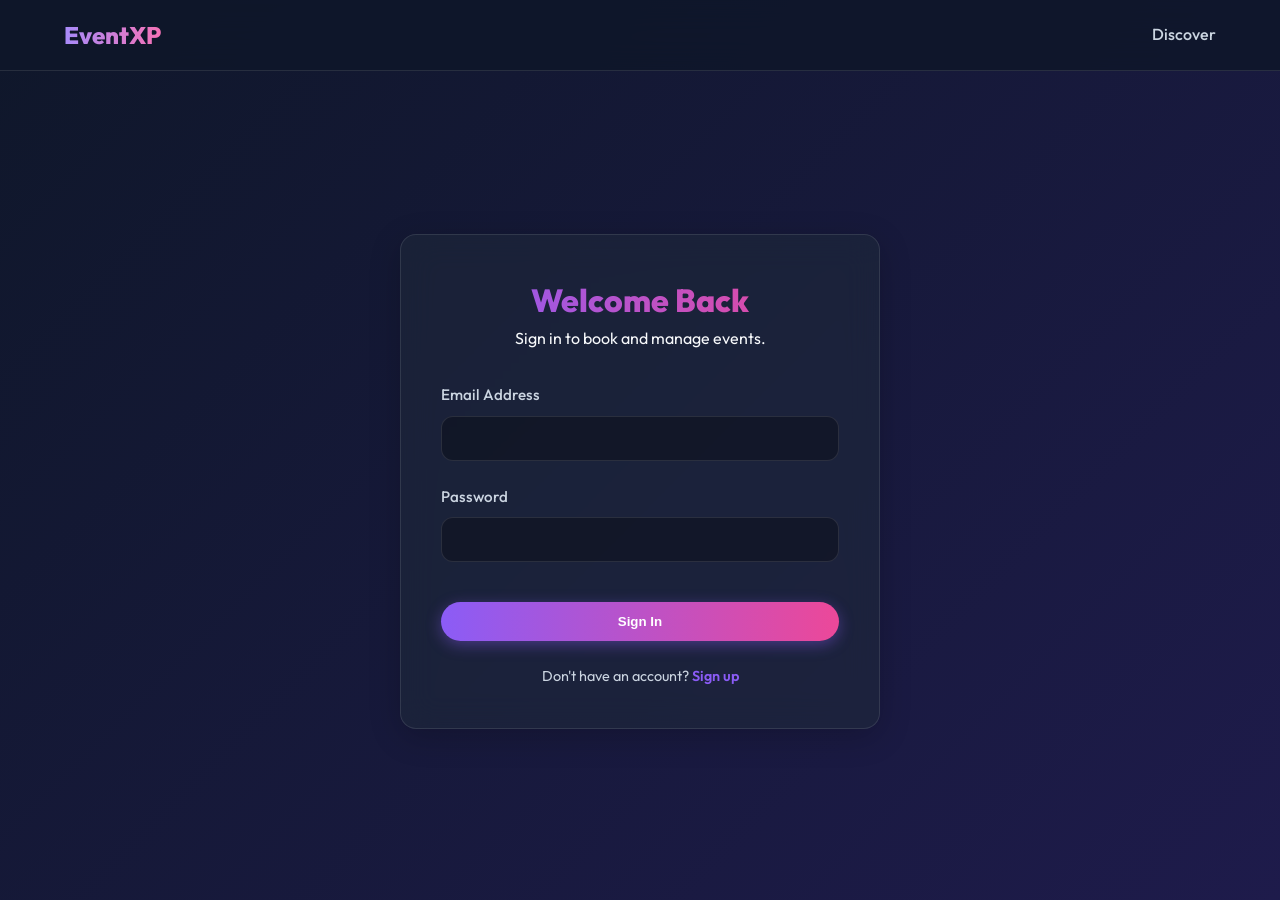
==== auth.html @ f3a72ab7 "Add client portal of eventslk into eventslk-org organization" ====
<!DOCTYPE html>
<html lang="en">
<head>
    <meta charset="UTF-8">
    <meta name="viewport" content="width=device-width, initial-scale=1.0">
    <title>Authentication | EventXP</title>
    <link href="https://fonts.googleapis.com/css2?family=Outfit:wght@300;400;500;600;800&display=swap" rel="stylesheet">
    <link rel="stylesheet" href="css/style.css?v=2">
    <style>
        .auth-wrapper {
            min-height: calc(100vh - 80px); /* estimate nav height */
            display: flex;
            align-items: center;
            justify-content: center;
            padding: 2rem;
        }
        
        .auth-card {
            width: 100%;
            max-width: 480px;
            padding: 2.5rem;
            position: relative;
            overflow: hidden;
        }

        .auth-header {
            text-align: center;
            margin-bottom: 2rem;
        }

        .auth-header h2 {
            font-size: 2rem;
            font-weight: 800;
            background: linear-gradient(to right, var(--primary), var(--secondary));
            -webkit-background-clip: text;
            -webkit-text-fill-color: transparent;
        }
        
        .toggle-text {
            text-align: center;
            margin-top: 1.5rem;
            color: var(--text-muted);
            font-size: 0.9rem;
        }

        .toggle-text a {
            color: var(--primary);
            font-weight: 600;
            text-decoration: none;
            cursor: pointer;
        }

        .hidden-form { display: none; }
        
        .half-grid {
            display: grid;
            grid-template-columns: 1fr 1fr;
            gap: 1rem;
        }
    </style>
</head>
<body>
    <nav class="navbar">
        <div class="container nav-container">
            <a href="index.html" class="logo">EventXP</a>
            <div class="nav-links">
                <a href="index.html" class="nav-link">Discover</a>
            </div>
        </div>
    </nav>

    <div class="auth-wrapper">
        <div class="glass-card auth-card">
            
            <!-- Alert -->
            <div id="alertBox" class="alert"></div>

            <!-- Login Form -->
            <div id="loginView">
                <div class="auth-header">
                    <h2>Welcome Back</h2>
                    <p class="text-muted">Sign in to book and manage events.</p>
                </div>
                <form id="loginForm">
                    <div class="form-group">
                        <label>Email Address</label>
                        <input type="email" id="loginEmail" class="form-control" required>
                    </div>
                    <div class="form-group">
                        <label>Password</label>
                        <input type="password" id="loginPass" class="form-control" required autocomplete="current-password">
                    </div>
                    <button type="submit" class="btn btn-primary" style="width: 100%; margin-top: 1rem;">Sign In</button>
                </form>
                <div class="toggle-text">
                    Don't have an account? <a onclick="toggleView('register')">Sign up</a>
                </div>
            </div>

            <!-- Register Form -->
            <div id="registerView" class="hidden-form">
                <div class="auth-header">
                    <h2>Join EventXP</h2>
                    <p class="text-muted">Create an account in seconds.</p>
                </div>
                <form id="registerForm">
                    <div class="half-grid">
                        <div class="form-group">
                            <label>First Name</label>
                            <input type="text" id="regFirstName" class="form-control" required>
                        </div>
                        <div class="form-group">
                            <label>Last Name</label>
                            <input type="text" id="regLastName" class="form-control" required>
                        </div>
                    </div>
                    <div class="form-group">
                        <label>Email Address</label>
                        <input type="email" id="regEmail" class="form-control" required>
                    </div>
                    <div class="form-group">
                        <label>Password</label>
                        <input type="password" id="regPass" class="form-control" required autocomplete="new-password">
                    </div>
                    <button type="submit" class="btn btn-primary" style="width: 100%; margin-top: 1rem;">Create Account</button>
                </form>
                <div class="toggle-text">
                    Already have an account? <a onclick="toggleView('login')">Sign in</a>
                </div>
            </div>

        </div>
    </div>

    <script src="env-config.js"></script>
    <script src="js/api.js?v=2"></script>
    <script>
        if (api.isAuthenticated()) {
            window.location.href = 'index.html';
        }

        // Handle URL parameters for default view
        const urlParams = new URLSearchParams(window.location.search);
        if (urlParams.get('mode') === 'register') {
            toggleView('register');
        }

        function toggleView(view) {
            document.getElementById('loginView').classList.toggle('hidden-form', view !== 'login');
            document.getElementById('registerView').classList.toggle('hidden-form', view !== 'register');
            document.getElementById('alertBox').style.display = 'none';
        }

        function showAlert(msg, isError = true) {
            const box = document.getElementById('alertBox');
            box.textContent = msg;
            box.className = 'alert ' + (isError ? 'alert-error' : 'alert-success');
            box.style.display = 'block';
        }

        // Handle Login
        document.getElementById('loginForm').addEventListener('submit', async (e) => {
            e.preventDefault();
            const btn = e.target.querySelector('button');
            btn.textContent = 'Signing in...';
            btn.disabled = true;
            
            try {
                await api.login(
                    document.getElementById('loginEmail').value,
                    document.getElementById('loginPass').value
                );
                const redirect = urlParams.get('redirect') || 'index.html';
                window.location.href = redirect;
            } catch (err) {
                showAlert(err.message || 'Login failed.');
                btn.textContent = 'Sign In';
                btn.disabled = false;
            }
        });

        // Handle Register
        document.getElementById('registerForm').addEventListener('submit', async (e) => {
            e.preventDefault();
            const btn = e.target.querySelector('button');
            btn.textContent = 'Creating account...';
            btn.disabled = true;
            
            const userData = {
                username: document.getElementById('regFirstName').value + ' ' + document.getElementById('regLastName').value,
                email: document.getElementById('regEmail').value,
                password: document.getElementById('regPass').value,
                role: 'USER'
            };

            try {
                await api.signup(userData);
                showAlert('Account created! Please sign in.', false);
                toggleView('login');
                // Automatically populate login email
                document.getElementById('loginEmail').value = userData.email;
            } catch (err) {
                showAlert(err.message || 'Registration failed.');
            } finally {
                btn.textContent = 'Create Account';
                btn.disabled = false;
            }
        });
    </script>
</body>
</html>
---- css/style.css ----
:root {
  --primary: #8b5cf6;
  --primary-hover: #7c3aed;
  --secondary: #ec4899;
  --bg-gradient: linear-gradient(135deg, #0f172a 0%, #1e1b4b 100%);
  --surface: rgba(30, 41, 59, 0.6);
  --surface-border: rgba(255, 255, 255, 0.1);
  --text-main: #f8fafc;
  --text-muted: #cbd5e1;
  --success: #10b981;
  --danger: #ef4444;
  --glass: blur(16px);
}

* {
  margin: 0;
  padding: 0;
  box-sizing: border-box;
}

body {
  font-family: 'Outfit', -apple-system, BlinkMacSystemFont, sans-serif;
  background: var(--bg-gradient);
  background-attachment: fixed;
  color: var(--text-main);
  min-height: 100vh;
  line-height: 1.6;
}

/* Base Components */
.container {
  width: 100%;
  max-width: 1200px;
  margin: 0 auto;
  padding: 0 1.5rem;
}

.glass-card {
  background: var(--surface);
  backdrop-filter: var(--glass);
  -webkit-backdrop-filter: var(--glass);
  border: 1px solid var(--surface-border);
  border-radius: 1rem;
  box-shadow: 0 8px 32px rgba(0, 0, 0, 0.2);
  transition: transform 0.3s cubic-bezier(0.4, 0, 0.2, 1), box-shadow 0.3s cubic-bezier(0.4, 0, 0.2, 1);
  overflow: hidden;
}

.glass-card:hover {
  transform: translateY(-8px);
  box-shadow: 0 20px 48px rgba(0, 0, 0, 0.4);
}

/* Button */
.btn {
  display: inline-flex;
  align-items: center;
  justify-content: center;
  padding: 0.75rem 1.5rem;
  border-radius: 9999px;
  font-weight: 600;
  text-decoration: none;
  border: none;
  cursor: pointer;
  transition: all 0.3s cubic-bezier(0.4, 0, 0.2, 1);
  text-align: center;
}

.btn-primary {
  background: linear-gradient(to right, var(--primary), var(--secondary));
  color: white;
  box-shadow: 0 4px 15px rgba(139, 92, 246, 0.4);
}

.btn-primary:hover {
  transform: translateY(-2px);
  box-shadow: 0 8px 25px rgba(139, 92, 246, 0.6);
  filter: brightness(1.1);
}

.btn-outline {
  background: transparent;
  color: var(--text-main);
  border: 1px solid var(--surface-border);
}

.btn-outline:hover {
  background: rgba(255, 255, 255, 0.1);
  transform: translateY(-2px);
}

/* Navbar */
.navbar {
  padding: 1rem 0;
  position: sticky;
  top: 0;
  z-index: 100;
  background: rgba(15, 23, 42, 0.85);
  backdrop-filter: var(--glass);
  border-bottom: 1px solid var(--surface-border);
}

.nav-container {
  display: flex;
  justify-content: space-between;
  align-items: center;
  flex-wrap: wrap; /* Important for responsiveness */
}

.logo {
  font-size: 1.5rem;
  font-weight: 800;
  background: linear-gradient(to right, #a78bfa, #f472b6);
  -webkit-background-clip: text;
  background-clip: text;
  -webkit-text-fill-color: transparent;
  text-decoration: none;
  transition: transform 0.3s ease;
}

.logo:hover {
  transform: scale(1.05);
}

.nav-links {
  display: flex;
  gap: 1.5rem;
  align-items: center;
}

.nav-link {
  color: var(--text-muted);
  text-decoration: none;
  font-weight: 500;
  transition: color 0.2s;
}

.nav-link:hover {
  color: var(--text-main);
}

/* Forms */
.form-group { margin-bottom: 1.5rem; }
.form-group label {
  display: block;
  margin-bottom: 0.5rem;
  color: var(--text-muted);
  font-size: 0.95rem;
  font-weight: 500;
}
.form-control {
  width: 100%;
  padding: 0.875rem 1rem;
  background: rgba(0, 0, 0, 0.3);
  border: 1px solid var(--surface-border);
  border-radius: 0.75rem;
  color: white;
  transition: all 0.3s ease;
}
.form-control:focus {
  outline: none;
  border-color: var(--primary);
  box-shadow: 0 0 0 3px rgba(139, 92, 246, 0.2);
  background: rgba(0, 0, 0, 0.4);
}

/* Notifications */
.alert {
  padding: 1rem;
  border-radius: 0.75rem;
  margin-bottom: 1.5rem;
  display: none;
  animation: slideIn 0.3s ease-out forwards;
}
.alert-error { background: rgba(239, 68, 68, 0.2); border: 1px solid var(--danger); color: #fca5a5; }
.alert-success { background: rgba(16, 185, 129, 0.2); border: 1px solid var(--success); color: #6ee7b7; }

@keyframes slideIn {
  from { opacity: 0; transform: translateY(-10px); }
  to { opacity: 1; transform: translateY(0); }
}

/* Utilities */
.hero { padding: 5rem 0 3rem; text-align: center; }
.hero h1 { 
  font-size: clamp(2.5rem, 5vw, 4rem); 
  margin-bottom: 1.5rem; 
  line-height: 1.1; 
  background: linear-gradient(to right, #fff, #cbd5e1);
  -webkit-background-clip: text;
  background-clip: text;
  -webkit-text-fill-color: transparent;
}
.hero p { font-size: clamp(1rem, 2vw, 1.25rem); color: var(--text-muted); max-width: 600px; margin: 0 auto; }

.grid {
  display: grid;
  grid-template-columns: repeat(auto-fill, minmax(280px, 1fr));
  gap: 2rem;
  padding: 2rem 0;
}

/* Interactive elements */
.event-img-placeholder {
  transition: transform 0.5s ease;
}
.glass-card:hover .event-img-placeholder {
  transform: scale(1.05);
}

/* Responsive adjustments */
@media (max-width: 768px) {
  .nav-container {
    flex-direction: column;
    gap: 1rem;
  }
  
  .nav-links {
    width: 100%;
    justify-content: center;
    flex-wrap: wrap;
  }
  
  .hero { padding: 3rem 0; }
  
  .auth-card {
    padding: 1.5rem;
  }

  .half-grid {
    grid-template-columns: 1fr;
    gap: 0;
  }
}

@media (max-width: 480px) {
  .btn {
    width: 100%;
    margin-bottom: 0.5rem;
  }
  
  .grid {
    grid-template-columns: 1fr;
  }
}

/* Modal */
.modal-overlay {
  position: fixed;
  top: 0;
  left: 0;
  right: 0;
  bottom: 0;
  background-color: rgba(0, 0, 0, 0.6);
  backdrop-filter: blur(4px);
  -webkit-backdrop-filter: blur(4px);
  z-index: 1000;
  display: flex;
  align-items: center;
  justify-content: center;
  padding: 1rem;
}

.modal-content {
  width: 100%;
  max-width: 500px;
  padding: 2.5rem;
  background: rgba(30, 41, 59, 0.95);
  border-radius: 1rem;
  border: 1px solid var(--surface-border);
  box-shadow: 0 25px 50px -12px rgba(0, 0, 0, 0.5);
  transform: translateY(0);
  animation: modalScale 0.3s cubic-bezier(0.175, 0.885, 0.32, 1.275);
}

@keyframes modalScale {
  from { opacity: 0; transform: scale(0.9); }
  to { opacity: 1; transform: scale(1); }
}
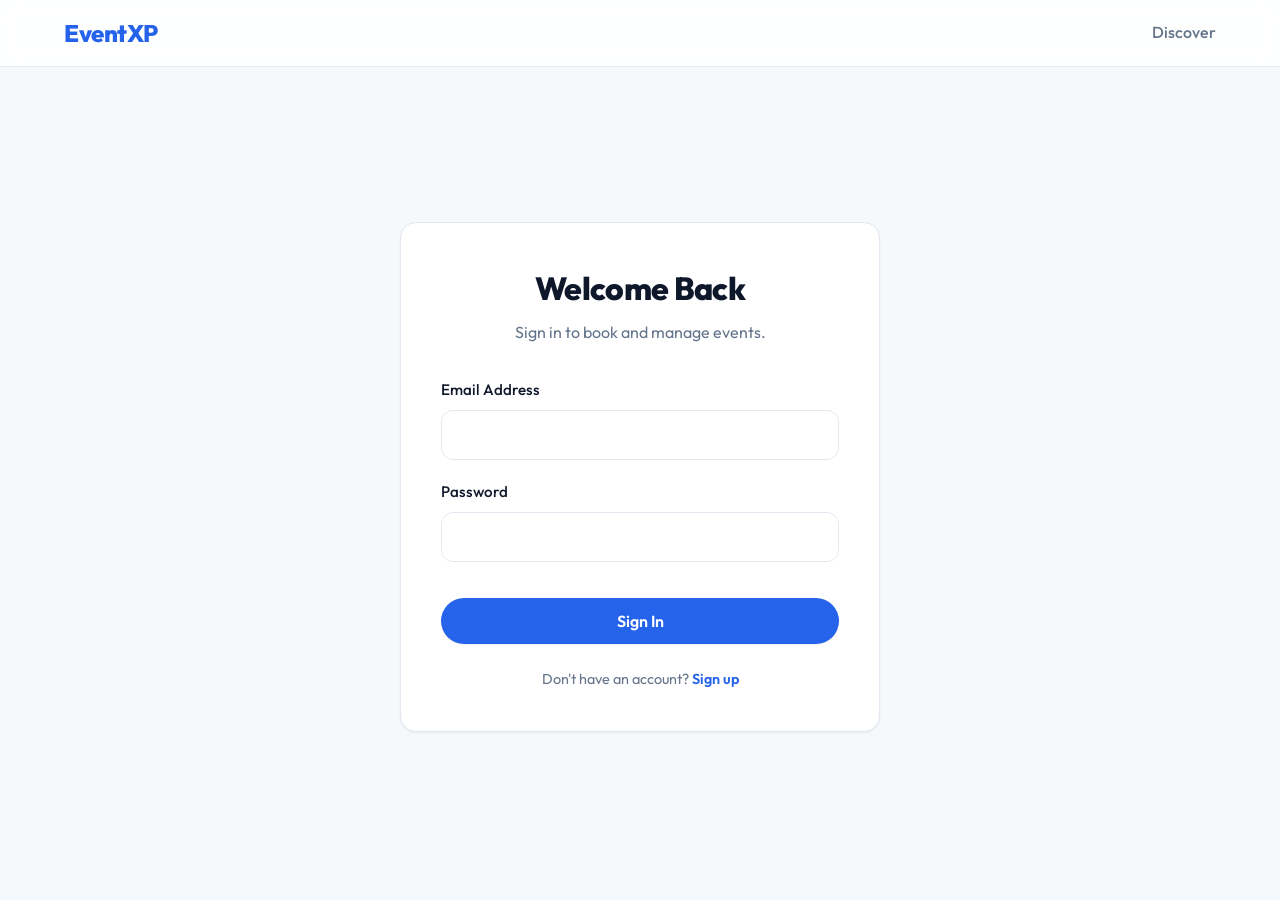
==== commit e10c3e10: "Improve UI" ====
--- a/auth.html
+++ b/auth.html
@@ -5,73 +5,71 @@
     <meta name="viewport" content="width=device-width, initial-scale=1.0">
     <title>Authentication | EventXP</title>
     <link href="https://fonts.googleapis.com/css2?family=Outfit:wght@300;400;500;600;800&display=swap" rel="stylesheet">
-    <link rel="stylesheet" href="css/style.css?v=2">
+    <link rel="stylesheet" href="/css/style.css?v=4">
     <style>
         .auth-wrapper {
-            min-height: calc(100vh - 80px); /* estimate nav height */
+            min-height: calc(100vh - 80px);
             display: flex;
             align-items: center;
             justify-content: center;
-            padding: 2rem;
-        }
-        
+            padding: clamp(1rem, 5vw, 2rem);
+        }
         .auth-card {
             width: 100%;
             max-width: 480px;
-            padding: 2.5rem;
+            padding: clamp(1.5rem, 5vw, 2.5rem);
             position: relative;
             overflow: hidden;
         }
-
-        .auth-header {
-            text-align: center;
-            margin-bottom: 2rem;
-        }
-
+        /* A form card shouldn't lift away under the cursor */
+        .auth-card:hover {
+            transform: none;
+        }
+        .auth-header { text-align: center; margin-bottom: 2rem; }
         .auth-header h2 {
-            font-size: 2rem;
+            font-size: clamp(1.6rem, 5vw, 2rem);
             font-weight: 800;
-            background: linear-gradient(to right, var(--primary), var(--secondary));
-            -webkit-background-clip: text;
-            -webkit-text-fill-color: transparent;
-        }
-        
+            letter-spacing: -0.02em;
+            color: var(--text-main);
+            margin-bottom: 0.35rem;
+        }
         .toggle-text {
             text-align: center;
             margin-top: 1.5rem;
             color: var(--text-muted);
             font-size: 0.9rem;
         }
-
         .toggle-text a {
             color: var(--primary);
             font-weight: 600;
             text-decoration: none;
             cursor: pointer;
         }
-
+        .toggle-text a:hover { text-decoration: underline; }
         .hidden-form { display: none; }
-        
-        .half-grid {
-            display: grid;
-            grid-template-columns: 1fr 1fr;
-            gap: 1rem;
+        .half-grid { display: grid; grid-template-columns: 1fr 1fr; gap: 0 1rem; }
+        @media (max-width: 480px) {
+            .half-grid { grid-template-columns: 1fr; }
+        }
+        .resend-link {
+            color: var(--primary); font-weight: 600; cursor: pointer;
+            text-decoration: underline; background: none; border: none; font-size: inherit; padding: 0;
         }
     </style>
 </head>
 <body>
     <nav class="navbar">
         <div class="container nav-container">
-            <a href="index.html" class="logo">EventXP</a>
+            <a href="/index.html" class="logo">EventXP</a>
             <div class="nav-links">
-                <a href="index.html" class="nav-link">Discover</a>
+                <a href="/index.html" class="nav-link">Discover</a>
             </div>
         </div>
     </nav>
 
     <div class="auth-wrapper">
         <div class="glass-card auth-card">
-            
+
             <!-- Alert -->
             <div id="alertBox" class="alert"></div>
 
@@ -132,14 +130,13 @@
         </div>
     </div>
 
-    <script src="env-config.js"></script>
-    <script src="js/api.js?v=2"></script>
+    <script src="/env-config.js"></script>
+    <script src="/js/api.js?v=3"></script>
     <script>
         if (api.isAuthenticated()) {
-            window.location.href = 'index.html';
-        }
-
-        // Handle URL parameters for default view
+            window.location.href = '/index.html';
+        }
+
         const urlParams = new URLSearchParams(window.location.search);
         if (urlParams.get('mode') === 'register') {
             toggleView('register');
@@ -151,29 +148,43 @@
             document.getElementById('alertBox').style.display = 'none';
         }
 
-        function showAlert(msg, isError = true) {
+        // isError: red vs green; htmlContent allows embedding the resend link
+        function showAlert(msg, isError = true, html = false) {
             const box = document.getElementById('alertBox');
-            box.textContent = msg;
+            if (html) box.innerHTML = msg; else box.textContent = msg;
             box.className = 'alert ' + (isError ? 'alert-error' : 'alert-success');
             box.style.display = 'block';
+        }
+
+        async function resendVerification(email) {
+            try {
+                await api.resendVerification(email);
+                showAlert(`Verification email re-sent to ${email}. Please check your inbox.`, false);
+            } catch (err) {
+                showAlert('Could not resend verification email: ' + err.message);
+            }
         }
 
         // Handle Login
         document.getElementById('loginForm').addEventListener('submit', async (e) => {
             e.preventDefault();
             const btn = e.target.querySelector('button');
+            const email = document.getElementById('loginEmail').value;
             btn.textContent = 'Signing in...';
             btn.disabled = true;
-            
+
             try {
-                await api.login(
-                    document.getElementById('loginEmail').value,
-                    document.getElementById('loginPass').value
-                );
-                const redirect = urlParams.get('redirect') || 'index.html';
+                await api.login(email, document.getElementById('loginPass').value);
+                const redirect = urlParams.get('redirect') || '/index.html';
                 window.location.href = redirect;
             } catch (err) {
-                showAlert(err.message || 'Login failed.');
+                if (err.code === 'email not verified') {
+                    showAlert(
+                        `Your email isn't verified yet. <button class="resend-link" onclick="resendVerification('${email.replace(/'/g, "\\'")}')">Resend verification email</button>`,
+                        true, true);
+                } else {
+                    showAlert(err.message || 'Login failed.');
+                }
                 btn.textContent = 'Sign In';
                 btn.disabled = false;
             }
@@ -185,7 +196,7 @@
             const btn = e.target.querySelector('button');
             btn.textContent = 'Creating account...';
             btn.disabled = true;
-            
+
             const userData = {
                 username: document.getElementById('regFirstName').value + ' ' + document.getElementById('regLastName').value,
                 email: document.getElementById('regEmail').value,
@@ -195,10 +206,12 @@
 
             try {
                 await api.signup(userData);
-                showAlert('Account created! Please sign in.', false);
                 toggleView('login');
-                // Automatically populate login email
                 document.getElementById('loginEmail').value = userData.email;
+                showAlert(
+                    `Account created! We've emailed a verification link to ${userData.email}. ` +
+                    `Verify your address, then sign in.`,
+                    false);
             } catch (err) {
                 showAlert(err.message || 'Registration failed.');
             } finally {
--- a/css/style.css
+++ b/css/style.css
@@ -1,15 +1,21 @@
 :root {
-  --primary: #8b5cf6;
-  --primary-hover: #7c3aed;
-  --secondary: #ec4899;
-  --bg-gradient: linear-gradient(135deg, #0f172a 0%, #1e1b4b 100%);
-  --surface: rgba(30, 41, 59, 0.6);
-  --surface-border: rgba(255, 255, 255, 0.1);
-  --text-main: #f8fafc;
-  --text-muted: #cbd5e1;
-  --success: #10b981;
-  --danger: #ef4444;
-  --glass: blur(16px);
+  --primary: #2563eb;
+  --primary-hover: #1d4ed8;
+  --secondary: #0ea5e9;
+  --primary-soft: #eff6ff;
+  --page-bg: #f6f9fc;
+  --surface: #ffffff;
+  --surface-border: #e2e8f0;
+  --surface-muted: #f8fafc;
+  --text-main: #0f172a;
+  --text-muted: #64748b;
+  --success: #059669;
+  --danger: #dc2626;
+  --warning: #b45309;
+  --shadow-sm: 0 1px 2px rgba(15, 23, 42, 0.06);
+  --shadow-md: 0 4px 16px rgba(15, 23, 42, 0.08);
+  --shadow-lg: 0 12px 32px rgba(15, 23, 42, 0.12);
+  --ring: 0 0 0 3px rgba(37, 99, 235, 0.18);
 }
 
 * {
@@ -20,11 +26,15 @@
 
 body {
   font-family: 'Outfit', -apple-system, BlinkMacSystemFont, sans-serif;
-  background: var(--bg-gradient);
-  background-attachment: fixed;
+  background: var(--page-bg);
   color: var(--text-main);
   min-height: 100vh;
   line-height: 1.6;
+  -webkit-font-smoothing: antialiased;
+}
+
+img {
+  max-width: 100%;
 }
 
 /* Base Components */
@@ -32,23 +42,27 @@
   width: 100%;
   max-width: 1200px;
   margin: 0 auto;
-  padding: 0 1.5rem;
-}
-
+  padding: 0 clamp(1rem, 4vw, 1.5rem);
+}
+
+.text-muted {
+  color: var(--text-muted);
+}
+
+/* Card (class name kept as .glass-card so markup stays unchanged) */
 .glass-card {
   background: var(--surface);
-  backdrop-filter: var(--glass);
-  -webkit-backdrop-filter: var(--glass);
   border: 1px solid var(--surface-border);
   border-radius: 1rem;
-  box-shadow: 0 8px 32px rgba(0, 0, 0, 0.2);
-  transition: transform 0.3s cubic-bezier(0.4, 0, 0.2, 1), box-shadow 0.3s cubic-bezier(0.4, 0, 0.2, 1);
+  box-shadow: var(--shadow-sm);
+  transition: transform 0.25s ease, box-shadow 0.25s ease, border-color 0.25s ease;
   overflow: hidden;
 }
 
 .glass-card:hover {
-  transform: translateY(-8px);
-  box-shadow: 0 20px 48px rgba(0, 0, 0, 0.4);
+  transform: translateY(-4px);
+  box-shadow: var(--shadow-lg);
+  border-color: #cbd5e1;
 }
 
 /* Button */
@@ -58,45 +72,60 @@
   justify-content: center;
   padding: 0.75rem 1.5rem;
   border-radius: 9999px;
+  font-family: inherit;
+  font-size: 1rem;
   font-weight: 600;
   text-decoration: none;
-  border: none;
+  border: 1px solid transparent;
   cursor: pointer;
-  transition: all 0.3s cubic-bezier(0.4, 0, 0.2, 1);
+  transition: background 0.2s ease, box-shadow 0.2s ease, transform 0.2s ease;
   text-align: center;
 }
 
+.btn:focus-visible {
+  outline: none;
+  box-shadow: var(--ring);
+}
+
+.btn:disabled {
+  opacity: 0.55;
+  cursor: not-allowed;
+  transform: none;
+}
+
 .btn-primary {
-  background: linear-gradient(to right, var(--primary), var(--secondary));
-  color: white;
-  box-shadow: 0 4px 15px rgba(139, 92, 246, 0.4);
-}
-
-.btn-primary:hover {
-  transform: translateY(-2px);
-  box-shadow: 0 8px 25px rgba(139, 92, 246, 0.6);
-  filter: brightness(1.1);
+  background: var(--primary);
+  color: #fff;
+  box-shadow: var(--shadow-sm);
+}
+
+.btn-primary:hover:not(:disabled) {
+  background: var(--primary-hover);
+  transform: translateY(-1px);
+  box-shadow: var(--shadow-md);
 }
 
 .btn-outline {
-  background: transparent;
-  color: var(--text-main);
-  border: 1px solid var(--surface-border);
-}
-
-.btn-outline:hover {
-  background: rgba(255, 255, 255, 0.1);
-  transform: translateY(-2px);
+  background: var(--surface);
+  color: var(--text-main);
+  border-color: var(--surface-border);
+}
+
+.btn-outline:hover:not(:disabled) {
+  background: var(--surface-muted);
+  border-color: #cbd5e1;
+  transform: translateY(-1px);
 }
 
 /* Navbar */
 .navbar {
-  padding: 1rem 0;
+  padding: 0.875rem 0;
   position: sticky;
   top: 0;
   z-index: 100;
-  background: rgba(15, 23, 42, 0.85);
-  backdrop-filter: var(--glass);
+  background: rgba(255, 255, 255, 0.9);
+  backdrop-filter: blur(10px);
+  -webkit-backdrop-filter: blur(10px);
   border-bottom: 1px solid var(--surface-border);
 }
 
@@ -104,28 +133,27 @@
   display: flex;
   justify-content: space-between;
   align-items: center;
-  flex-wrap: wrap; /* Important for responsiveness */
+  gap: 0.75rem 1rem;
+  flex-wrap: wrap;
 }
 
 .logo {
   font-size: 1.5rem;
   font-weight: 800;
-  background: linear-gradient(to right, #a78bfa, #f472b6);
-  -webkit-background-clip: text;
-  background-clip: text;
-  -webkit-text-fill-color: transparent;
+  color: var(--primary);
   text-decoration: none;
-  transition: transform 0.3s ease;
+  letter-spacing: -0.02em;
 }
 
 .logo:hover {
-  transform: scale(1.05);
+  color: var(--primary-hover);
 }
 
 .nav-links {
   display: flex;
-  gap: 1.5rem;
+  gap: 0.75rem 1.25rem;
   align-items: center;
+  flex-wrap: wrap;
 }
 
 .nav-link {
@@ -136,44 +164,49 @@
 }
 
 .nav-link:hover {
-  color: var(--text-main);
+  color: var(--primary);
 }
 
 /* Forms */
-.form-group { margin-bottom: 1.5rem; }
+.form-group { margin-bottom: 1.25rem; }
 .form-group label {
   display: block;
   margin-bottom: 0.5rem;
-  color: var(--text-muted);
+  color: var(--text-main);
   font-size: 0.95rem;
   font-weight: 500;
 }
 .form-control {
   width: 100%;
   padding: 0.875rem 1rem;
-  background: rgba(0, 0, 0, 0.3);
+  font-family: inherit;
+  font-size: 1rem;
+  background: var(--surface);
   border: 1px solid var(--surface-border);
   border-radius: 0.75rem;
-  color: white;
-  transition: all 0.3s ease;
+  color: var(--text-main);
+  transition: border-color 0.2s ease, box-shadow 0.2s ease;
+}
+.form-control::placeholder {
+  color: #94a3b8;
 }
 .form-control:focus {
   outline: none;
   border-color: var(--primary);
-  box-shadow: 0 0 0 3px rgba(139, 92, 246, 0.2);
-  background: rgba(0, 0, 0, 0.4);
+  box-shadow: var(--ring);
 }
 
 /* Notifications */
 .alert {
-  padding: 1rem;
+  padding: 0.875rem 1rem;
   border-radius: 0.75rem;
   margin-bottom: 1.5rem;
+  font-size: 0.95rem;
   display: none;
   animation: slideIn 0.3s ease-out forwards;
 }
-.alert-error { background: rgba(239, 68, 68, 0.2); border: 1px solid var(--danger); color: #fca5a5; }
-.alert-success { background: rgba(16, 185, 129, 0.2); border: 1px solid var(--success); color: #6ee7b7; }
+.alert-error { background: #fef2f2; border: 1px solid #fecaca; color: #b91c1c; }
+.alert-success { background: #ecfdf5; border: 1px solid #a7f3d0; color: #047857; }
 
 @keyframes slideIn {
   from { opacity: 0; transform: translateY(-10px); }
@@ -181,77 +214,42 @@
 }
 
 /* Utilities */
-.hero { padding: 5rem 0 3rem; text-align: center; }
-.hero h1 { 
-  font-size: clamp(2.5rem, 5vw, 4rem); 
-  margin-bottom: 1.5rem; 
-  line-height: 1.1; 
-  background: linear-gradient(to right, #fff, #cbd5e1);
-  -webkit-background-clip: text;
-  background-clip: text;
-  -webkit-text-fill-color: transparent;
-}
-.hero p { font-size: clamp(1rem, 2vw, 1.25rem); color: var(--text-muted); max-width: 600px; margin: 0 auto; }
+.hero { padding: clamp(2.5rem, 7vw, 5rem) 0 clamp(1.5rem, 4vw, 3rem); text-align: center; }
+.hero h1 {
+  font-size: clamp(2rem, 5vw, 3.5rem);
+  margin-bottom: 1.25rem;
+  line-height: 1.15;
+  letter-spacing: -0.02em;
+  color: var(--text-main);
+}
+.hero p {
+  font-size: clamp(1rem, 2vw, 1.15rem);
+  color: var(--text-muted);
+  max-width: 600px;
+  margin: 0 auto;
+}
 
 .grid {
   display: grid;
-  grid-template-columns: repeat(auto-fill, minmax(280px, 1fr));
-  gap: 2rem;
-  padding: 2rem 0;
+  /* min() keeps cards from overflowing viewports narrower than 280px */
+  grid-template-columns: repeat(auto-fill, minmax(min(280px, 100%), 1fr));
+  gap: clamp(1rem, 3vw, 2rem);
+  padding: 2rem 0 3rem;
 }
 
 /* Interactive elements */
 .event-img-placeholder {
-  transition: transform 0.5s ease;
+  transition: transform 0.4s ease;
 }
 .glass-card:hover .event-img-placeholder {
-  transform: scale(1.05);
-}
-
-/* Responsive adjustments */
-@media (max-width: 768px) {
-  .nav-container {
-    flex-direction: column;
-    gap: 1rem;
-  }
-  
-  .nav-links {
-    width: 100%;
-    justify-content: center;
-    flex-wrap: wrap;
-  }
-  
-  .hero { padding: 3rem 0; }
-  
-  .auth-card {
-    padding: 1.5rem;
-  }
-
-  .half-grid {
-    grid-template-columns: 1fr;
-    gap: 0;
-  }
-}
-
-@media (max-width: 480px) {
-  .btn {
-    width: 100%;
-    margin-bottom: 0.5rem;
-  }
-  
-  .grid {
-    grid-template-columns: 1fr;
-  }
+  transform: scale(1.04);
 }
 
 /* Modal */
 .modal-overlay {
   position: fixed;
-  top: 0;
-  left: 0;
-  right: 0;
-  bottom: 0;
-  background-color: rgba(0, 0, 0, 0.6);
+  inset: 0;
+  background-color: rgba(15, 23, 42, 0.45);
   backdrop-filter: blur(4px);
   -webkit-backdrop-filter: blur(4px);
   z-index: 1000;
@@ -259,21 +257,62 @@
   align-items: center;
   justify-content: center;
   padding: 1rem;
+  overflow-y: auto;
 }
 
 .modal-content {
   width: 100%;
   max-width: 500px;
-  padding: 2.5rem;
-  background: rgba(30, 41, 59, 0.95);
+  padding: clamp(1.5rem, 5vw, 2.5rem);
+  background: var(--surface);
   border-radius: 1rem;
   border: 1px solid var(--surface-border);
-  box-shadow: 0 25px 50px -12px rgba(0, 0, 0, 0.5);
-  transform: translateY(0);
-  animation: modalScale 0.3s cubic-bezier(0.175, 0.885, 0.32, 1.275);
+  box-shadow: var(--shadow-lg);
+  max-height: calc(100vh - 2rem);
+  overflow-y: auto;
+  animation: modalScale 0.25s cubic-bezier(0.175, 0.885, 0.32, 1.275);
+}
+
+/* Cards don't lift on hover while acting as a modal */
+.modal-content:hover {
+  transform: none;
 }
 
 @keyframes modalScale {
-  from { opacity: 0; transform: scale(0.9); }
+  from { opacity: 0; transform: scale(0.95); }
   to { opacity: 1; transform: scale(1); }
 }
+
+/* Responsive adjustments */
+@media (max-width: 768px) {
+  .nav-container {
+    justify-content: center;
+  }
+
+  .nav-links {
+    justify-content: center;
+  }
+}
+
+@media (max-width: 480px) {
+  .nav-links {
+    width: 100%;
+  }
+
+  /* Full-width only for buttons that stand alone in a row, not button pairs */
+  .nav-links .btn {
+    flex: 1;
+  }
+}
+
+@media (prefers-reduced-motion: reduce) {
+  *,
+  *::before,
+  *::after {
+    animation-duration: 0.01ms !important;
+    transition-duration: 0.01ms !important;
+  }
+  .glass-card:hover {
+    transform: none;
+  }
+}
